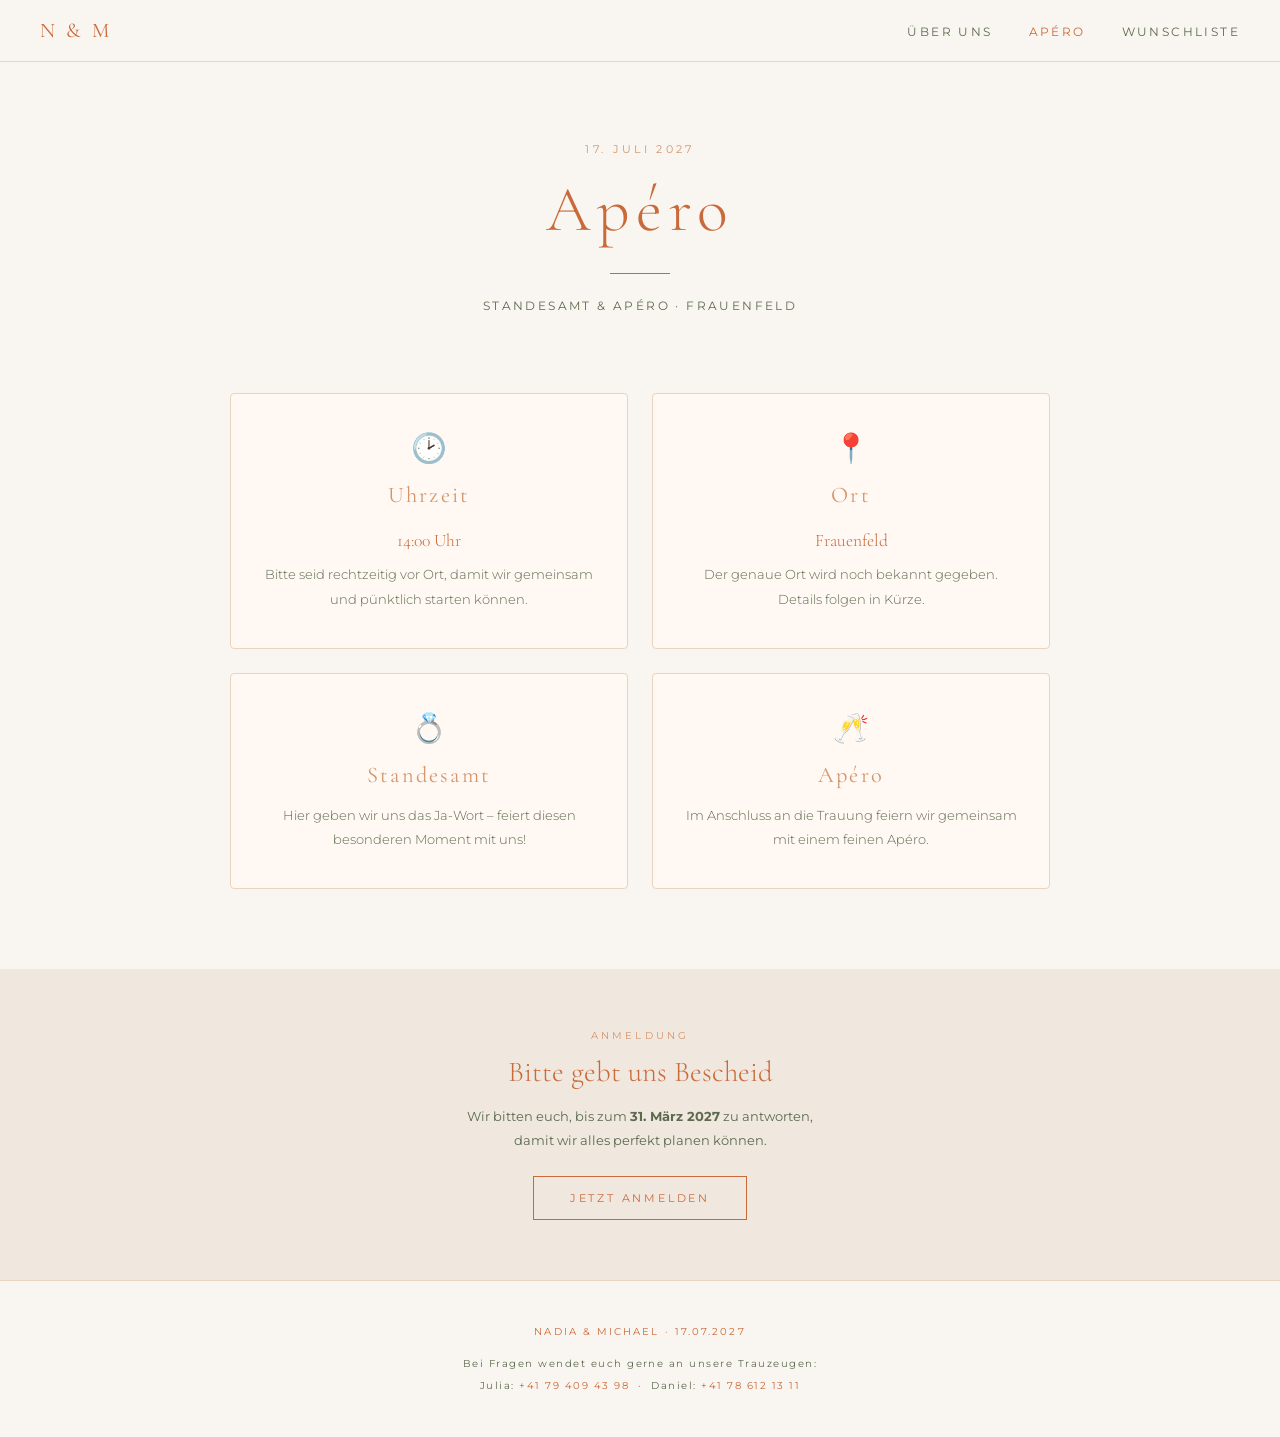
==== apero.html @ 46cf0c95 "Update apero.html" ====
<!DOCTYPE html>
<html lang="de">
<head>
  <meta charset="UTF-8" />
  <meta name="viewport" content="width=device-width, initial-scale=1.0"/>
  <title>Nadia & Michael – Apéro</title>
  <link href="https://fonts.googleapis.com/css2?family=Cormorant+Garamond:ital,wght@0,300;0,400;1,300;1,400&family=Montserrat:wght@300;400&display=swap" rel="stylesheet"/>
  <style>
    * { margin: 0; padding: 0; box-sizing: border-box; }

    body {
      background-color: #f9f5f0;
      font-family: 'Montserrat', sans-serif;
      color: #5C6B4F;
    }

    nav {
      background-color: #f9f5f0;
      border-bottom: 1px solid #e8d5c0;
      padding: 18px 40px;
      display: flex;
      justify-content: space-between;
      align-items: center;
      position: sticky;
      top: 0;
      z-index: 100;
    }

    .nav-logo {
      font-family: 'Cormorant Garamond', serif;
      font-size: 1.3rem;
      letter-spacing: 0.15em;
      color: #C96A3A;
    }

    .nav-links a {
      font-size: 0.75rem;
      letter-spacing: 0.2em;
      text-transform: uppercase;
      color: #5C6B4F;
      text-decoration: none;
      margin-left: 32px;
      transition: color 0.3s;
    }

    .nav-links a:hover,
    .nav-links a.active { color: #C96A3A; }

    .nav-dinner { display: none; }

    .hero {
      text-align: center;
      padding: 80px 20px 60px;
    }

    .hero-sub {
      font-size: 0.7rem;
      letter-spacing: 0.3em;
      text-transform: uppercase;
      color: #D4956A;
      margin-bottom: 16px;
    }

    .hero h1 {
      font-family: 'Cormorant Garamond', serif;
      font-size: clamp(2.5rem, 6vw, 4rem);
      font-weight: 300;
      color: #C96A3A;
      letter-spacing: 0.1em;
      line-height: 1.2;
    }

    .hero-divider {
      width: 60px;
      height: 1px;
      background: #C96A3A;
      margin: 24px auto;
    }

    .hero-tagline {
      font-size: 0.75rem;
      letter-spacing: 0.2em;
      text-transform: uppercase;
      color: #5C6B4F;
    }

    .info-section {
      max-width: 860px;
      margin: 0 auto;
      padding: 20px 20px 80px;
      display: grid;
      grid-template-columns: 1fr 1fr;
      gap: 24px;
    }

    .info-card {
      background: #fff8f3;
      border: 1px solid #e8d5c0;
      border-radius: 4px;
      padding: 36px 28px;
      text-align: center;
    }

    .info-card .icon {
      font-size: 1.8rem;
      margin-bottom: 16px;
    }

    .info-card h3 {
      font-family: 'Cormorant Garamond', serif;
      font-size: 1.4rem;
      font-weight: 400;
      color: #D4956A;
      letter-spacing: 0.1em;
      margin-bottom: 16px;
    }

    .info-card p {
      font-size: 0.8rem;
      line-height: 1.9;
      color: #5C6B4F;
      font-weight: 300;
    }

    .info-card .highlight {
      font-size: 1.1rem;
      font-family: 'Cormorant Garamond', serif;
      color: #C96A3A;
      margin-bottom: 6px;
    }

    .rsvp-section {
      background: #f0e8df;
      text-align: center;
      padding: 60px 20px;
    }

    .rsvp-section .label {
      font-size: 0.65rem;
      letter-spacing: 0.3em;
      text-transform: uppercase;
      color: #D4956A;
      margin-bottom: 12px;
      display: block;
    }

    .rsvp-section h2 {
      font-family: 'Cormorant Garamond', serif;
      font-size: 1.8rem;
      font-weight: 300;
      color: #C96A3A;
      margin-bottom: 16px;
    }

    .rsvp-section p {
      font-size: 0.8rem;
      color: #5C6B4F;
      line-height: 1.8;
      margin-bottom: 24px;
    }

    .rsvp-btn {
      display: inline-block;
      padding: 14px 36px;
      border: 1px solid #C96A3A;
      color: #C96A3A;
      font-size: 0.7rem;
      letter-spacing: 0.25em;
      text-transform: uppercase;
      text-decoration: none;
      transition: all 0.3s;
    }

    .rsvp-btn:hover {
      background: #C96A3A;
      color: #fff;
    }

    footer {
      text-align: center;
      padding: 40px 20px;
      border-top: 1px solid #e8d5c0;
      font-size: 0.65rem;
      letter-spacing: 0.2em;
      text-transform: uppercase;
      color: #C96A3A;
      line-height: 2.2;
    }

    footer .trauzeugen {
      margin-top: 10px;
      font-size: 0.62rem;
      color: #5C6B4F;
      letter-spacing: 0.15em;
      text-transform: none;
    }

    footer .trauzeugen a {
      color: #C96A3A;
      text-decoration: none;
    }

    @media (max-width: 600px) {
      nav { padding: 16px 20px; }
      .nav-links a { margin-left: 16px; font-size: 0.65rem; }
      .info-section { grid-template-columns: 1fr; }
    }
  </style>
</head>
<body>

  <nav>
    <div class="nav-logo">N & M</div>
    <div class="nav-links">
      <a href="ueberuns.html">Über uns</a>
      <a href="apero.html" class="active">Apéro</a>
      <a href="dinner.html" class="nav-dinner">Dinner</a>
      <a href="wunschliste.html">Wunschliste</a>
    </div>
  </nav>

  <div class="hero">
    <p class="hero-sub">17. Juli 2027</p>
    <h1>Apéro</h1>
    <div class="hero-divider"></div>
    <p class="hero-tagline">Standesamt & Apéro · Frauenfeld</p>
  </div>

  <section class="info-section">
    <div class="info-card">
      <div class="icon">🕑</div>
      <h3>Uhrzeit</h3>
      <p class="highlight">14:00 Uhr</p>
      <p>Bitte seid rechtzeitig vor Ort, damit wir gemeinsam und pünktlich starten können.</p>
    </div>
    <div class="info-card">
      <div class="icon">📍</div>
      <h3>Ort</h3>
      <p class="highlight">Frauenfeld</p>
      <p>Der genaue Ort wird noch bekannt gegeben.<br/>Details folgen in Kürze.</p>
    </div>
    <div class="info-card">
      <div class="icon">💍</div>
      <h3>Standesamt</h3>
      <p>Hier geben wir uns das Ja-Wort – feiert diesen besonderen Moment mit uns!</p>
    </div>
    <div class="info-card">
      <div class="icon">🥂</div>
      <h3>Apéro</h3>
      <p>Im Anschluss an die Trauung feiern wir gemeinsam mit einem feinen Apéro.</p>
    </div>
  </section>

  <section class="rsvp-section">
    <span class="label">Anmeldung</span>
    <h2>Bitte gebt uns Bescheid</h2>
    <p>Wir bitten euch, bis zum <strong>31. März 2027</strong> zu antworten,<br/>damit wir alles perfekt planen können.</p>
    <a href="https://nadiaundmichael.ch" class="rsvp-btn">Jetzt anmelden</a>
  </section>

  <footer>
    Nadia &amp; Michael · 17.07.2027
    <div class="trauzeugen">
      Bei Fragen wendet euch gerne an unsere Trauzeugen:<br/>
      Julia: <a href="tel:+41794094398">+41 79 409 43 98</a>
      &nbsp;·&nbsp;
      Daniel: <a href="tel:+41786121311">+41 78 612 13 11</a>
    </div>
  </footer>

  <script>
    // Mark this visitor as an Apéro guest (only if not already a Dinner guest)
    if (!localStorage.getItem('guestType')) {
      localStorage.setItem('guestType', 'apero');
    }
    // Show Dinner tab only for Dinner guests
    if (localStorage.getItem('guestType') === 'dinner') {
      document.querySelector('.nav-dinner').style.display = 'inline';
    }
  </script>

</body>
</html>
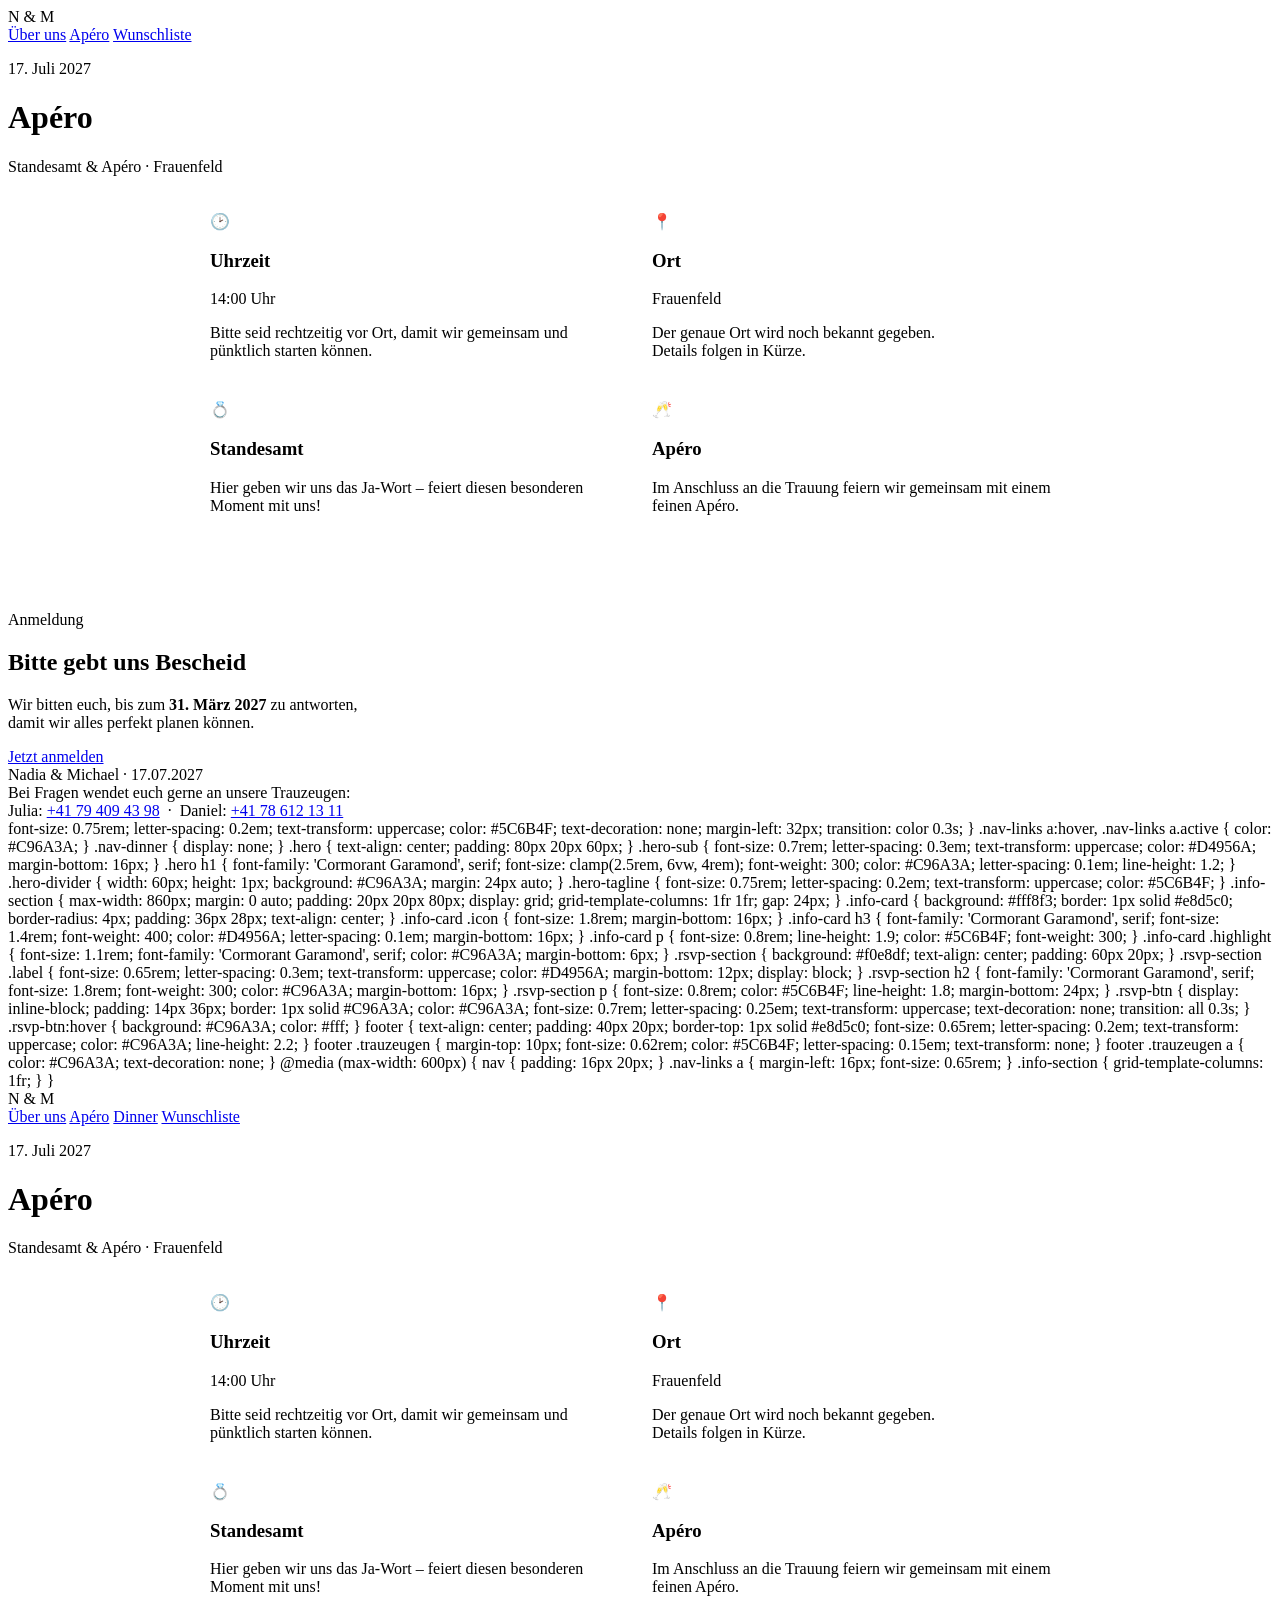
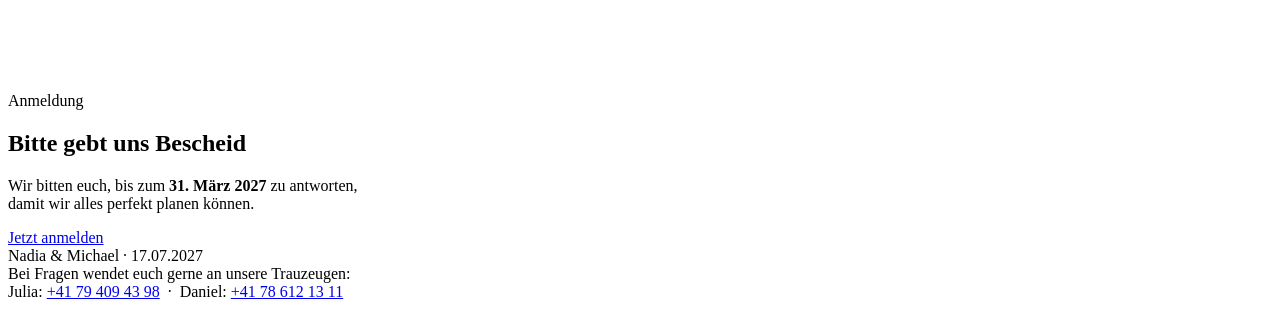
==== commit cdd03d99: "Update apero.html" ====
--- a/apero.html
+++ b/apero.html
@@ -5,85 +5,8 @@
   <meta name="viewport" content="width=device-width, initial-scale=1.0"/>
   <title>Nadia & Michael – Apéro</title>
   <link href="https://fonts.googleapis.com/css2?family=Cormorant+Garamond:ital,wght@0,300;0,400;1,300;1,400&family=Montserrat:wght@300;400&display=swap" rel="stylesheet"/>
+  <link rel="stylesheet" href="styles.css"/>
   <style>
-    * { margin: 0; padding: 0; box-sizing: border-box; }
-
-    body {
-      background-color: #f9f5f0;
-      font-family: 'Montserrat', sans-serif;
-      color: #5C6B4F;
-    }
-
-    nav {
-      background-color: #f9f5f0;
-      border-bottom: 1px solid #e8d5c0;
-      padding: 18px 40px;
-      display: flex;
-      justify-content: space-between;
-      align-items: center;
-      position: sticky;
-      top: 0;
-      z-index: 100;
-    }
-
-    .nav-logo {
-      font-family: 'Cormorant Garamond', serif;
-      font-size: 1.3rem;
-      letter-spacing: 0.15em;
-      color: #C96A3A;
-    }
-
-    .nav-links a {
-      font-size: 0.75rem;
-      letter-spacing: 0.2em;
-      text-transform: uppercase;
-      color: #5C6B4F;
-      text-decoration: none;
-      margin-left: 32px;
-      transition: color 0.3s;
-    }
-
-    .nav-links a:hover,
-    .nav-links a.active { color: #C96A3A; }
-
-    .nav-dinner { display: none; }
-
-    .hero {
-      text-align: center;
-      padding: 80px 20px 60px;
-    }
-
-    .hero-sub {
-      font-size: 0.7rem;
-      letter-spacing: 0.3em;
-      text-transform: uppercase;
-      color: #D4956A;
-      margin-bottom: 16px;
-    }
-
-    .hero h1 {
-      font-family: 'Cormorant Garamond', serif;
-      font-size: clamp(2.5rem, 6vw, 4rem);
-      font-weight: 300;
-      color: #C96A3A;
-      letter-spacing: 0.1em;
-      line-height: 1.2;
-    }
-
-    .hero-divider {
-      width: 60px;
-      height: 1px;
-      background: #C96A3A;
-      margin: 24px auto;
-    }
-
-    .hero-tagline {
-      font-size: 0.75rem;
-      letter-spacing: 0.2em;
-      text-transform: uppercase;
-      color: #5C6B4F;
-    }
-
     .info-section {
       max-width: 860px;
       margin: 0 auto;
@@ -93,6 +16,134 @@
       gap: 24px;
     }
 
+    @media (max-width: 600px) {
+      .info-section { grid-template-columns: 1fr; }
+    }
+  </style>
+</head>
+<body>
+
+  <nav>
+    <div class="nav-logo">N & M</div>
+    <div class="nav-links">
+      <a href="ueberuns.html"    class="nav-ueber">Über uns</a>
+      <a href="apero.html"       class="nav-apero active">Apéro</a>
+      <a href="dinner.html"      class="nav-dinner">Dinner</a>
+      <a href="wunschliste.html" class="nav-wunsch">Wunschliste</a>
+    </div>
+  </nav>
+
+  <div class="hero">
+    <p class="hero-sub">17. Juli 2027</p>
+    <h1>Apéro</h1>
+    <div class="hero-divider"></div>
+    <p class="hero-tagline">Standesamt & Apéro · Frauenfeld</p>
+  </div>
+
+  <section class="info-section">
+    <div class="info-card">
+      <div class="icon">🕑</div>
+      <h3>Uhrzeit</h3>
+      <p class="highlight">14:00 Uhr</p>
+      <p>Bitte seid rechtzeitig vor Ort, damit wir gemeinsam und pünktlich starten können.</p>
+    </div>
+    <div class="info-card">
+      <div class="icon">📍</div>
+      <h3>Ort</h3>
+      <p class="highlight">Frauenfeld</p>
+      <p>Der genaue Ort wird noch bekannt gegeben.<br/>Details folgen in Kürze.</p>
+    </div>
+    <div class="info-card">
+      <div class="icon">💍</div>
+      <h3>Standesamt</h3>
+      <p>Hier geben wir uns das Ja-Wort – feiert diesen besonderen Moment mit uns!</p>
+    </div>
+    <div class="info-card">
+      <div class="icon">🥂</div>
+      <h3>Apéro</h3>
+      <p>Im Anschluss an die Trauung feiern wir gemeinsam mit einem feinen Apéro.</p>
+    </div>
+  </section>
+
+  <section class="rsvp-section">
+    <span class="label">Anmeldung</span>
+    <h2>Bitte gebt uns Bescheid</h2>
+    <p>Wir bitten euch, bis zum <strong>31. März 2027</strong> zu antworten,<br/>damit wir alles perfekt planen können.</p>
+    <a href="https://nadiaundmichael.ch" class="rsvp-btn">Jetzt anmelden</a>
+  </section>
+
+  <footer>
+    Nadia &amp; Michael · 17.07.2027
+    <div class="trauzeugen">
+      Bei Fragen wendet euch gerne an unsere Trauzeugen:<br/>
+      Julia: <a href="tel:+41794094398">+41 79 409 43 98</a>
+      &nbsp;·&nbsp;
+      Daniel: <a href="tel:+41786121311">+41 78 612 13 11</a>
+    </div>
+  </footer>
+
+  <script src="guest.js"></script>
+
+</body>
+</html>      font-size: 0.75rem;
+      letter-spacing: 0.2em;
+      text-transform: uppercase;
+      color: #5C6B4F;
+      text-decoration: none;
+      margin-left: 32px;
+      transition: color 0.3s;
+    }
+
+    .nav-links a:hover,
+    .nav-links a.active { color: #C96A3A; }
+
+    .nav-dinner { display: none; }
+
+    .hero {
+      text-align: center;
+      padding: 80px 20px 60px;
+    }
+
+    .hero-sub {
+      font-size: 0.7rem;
+      letter-spacing: 0.3em;
+      text-transform: uppercase;
+      color: #D4956A;
+      margin-bottom: 16px;
+    }
+
+    .hero h1 {
+      font-family: 'Cormorant Garamond', serif;
+      font-size: clamp(2.5rem, 6vw, 4rem);
+      font-weight: 300;
+      color: #C96A3A;
+      letter-spacing: 0.1em;
+      line-height: 1.2;
+    }
+
+    .hero-divider {
+      width: 60px;
+      height: 1px;
+      background: #C96A3A;
+      margin: 24px auto;
+    }
+
+    .hero-tagline {
+      font-size: 0.75rem;
+      letter-spacing: 0.2em;
+      text-transform: uppercase;
+      color: #5C6B4F;
+    }
+
+    .info-section {
+      max-width: 860px;
+      margin: 0 auto;
+      padding: 20px 20px 80px;
+      display: grid;
+      grid-template-columns: 1fr 1fr;
+      gap: 24px;
+    }
+
     .info-card {
       background: #fff8f3;
       border: 1px solid #e8d5c0;
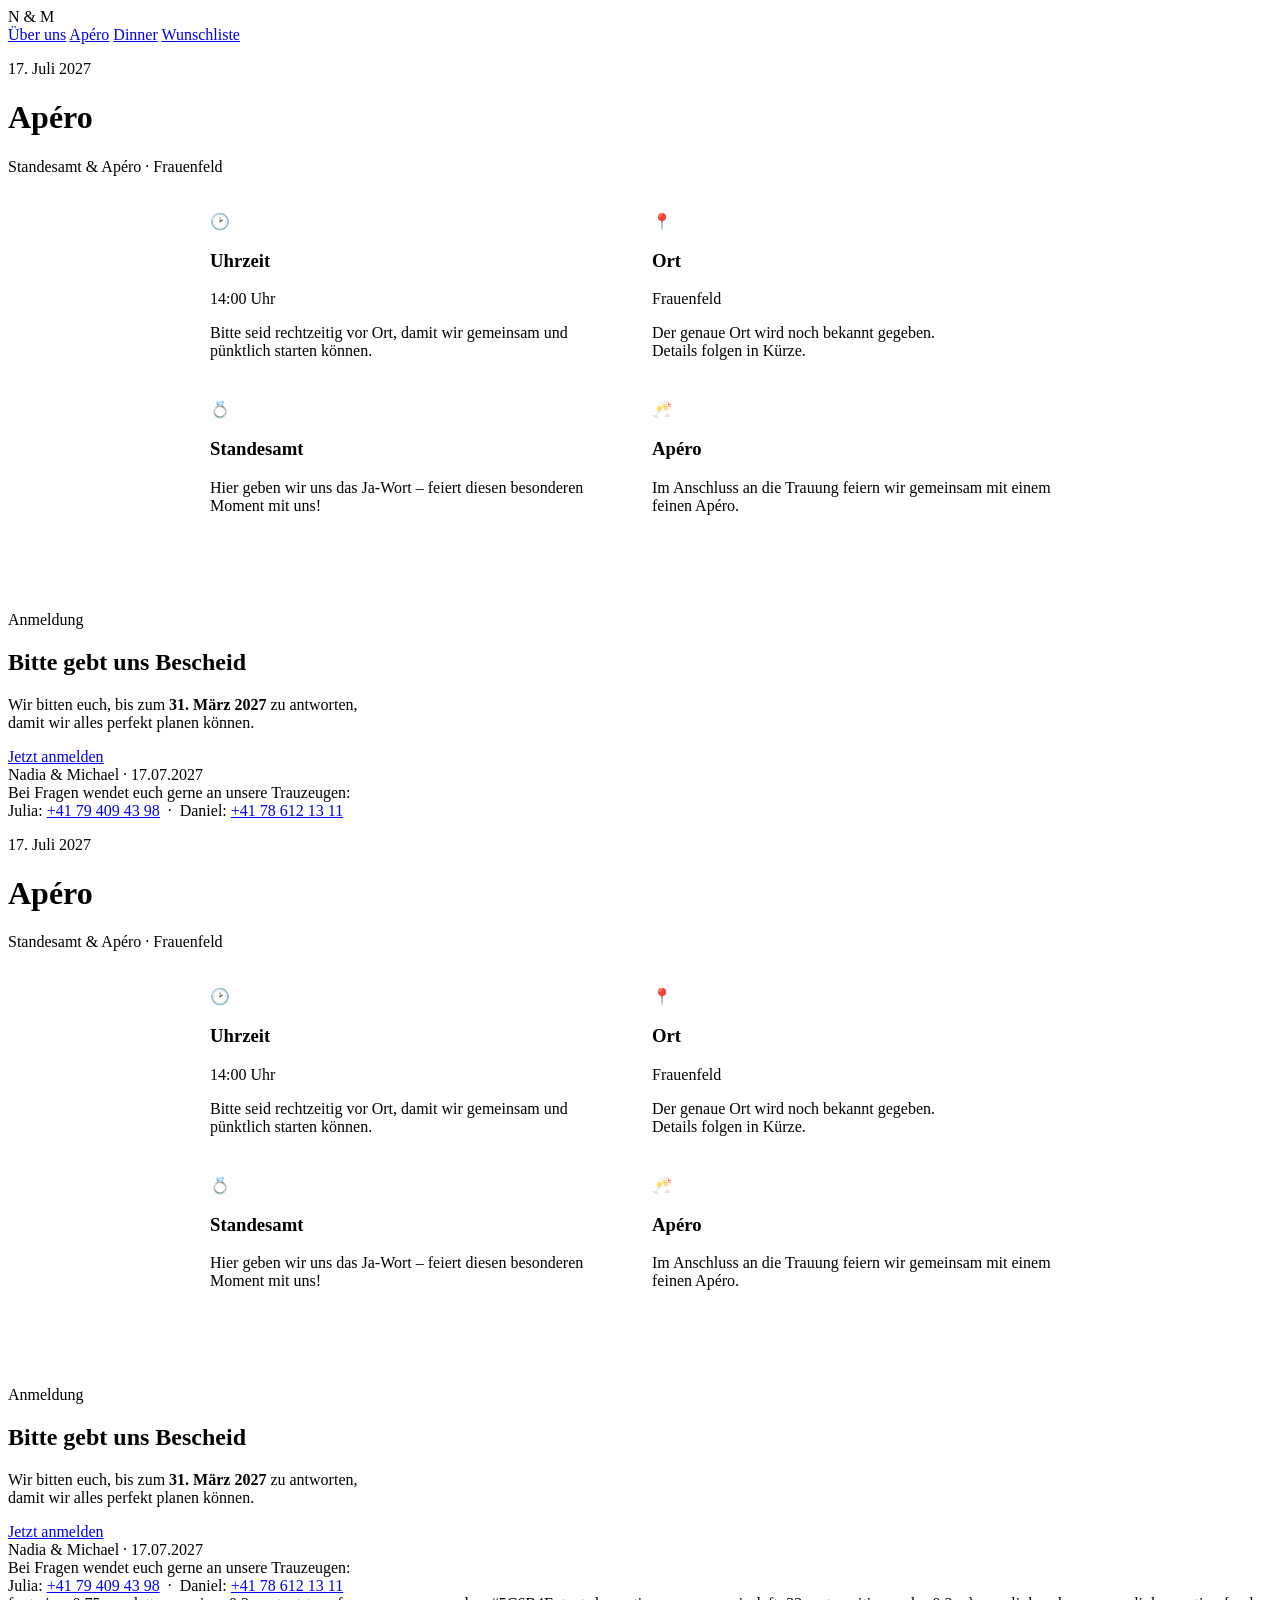
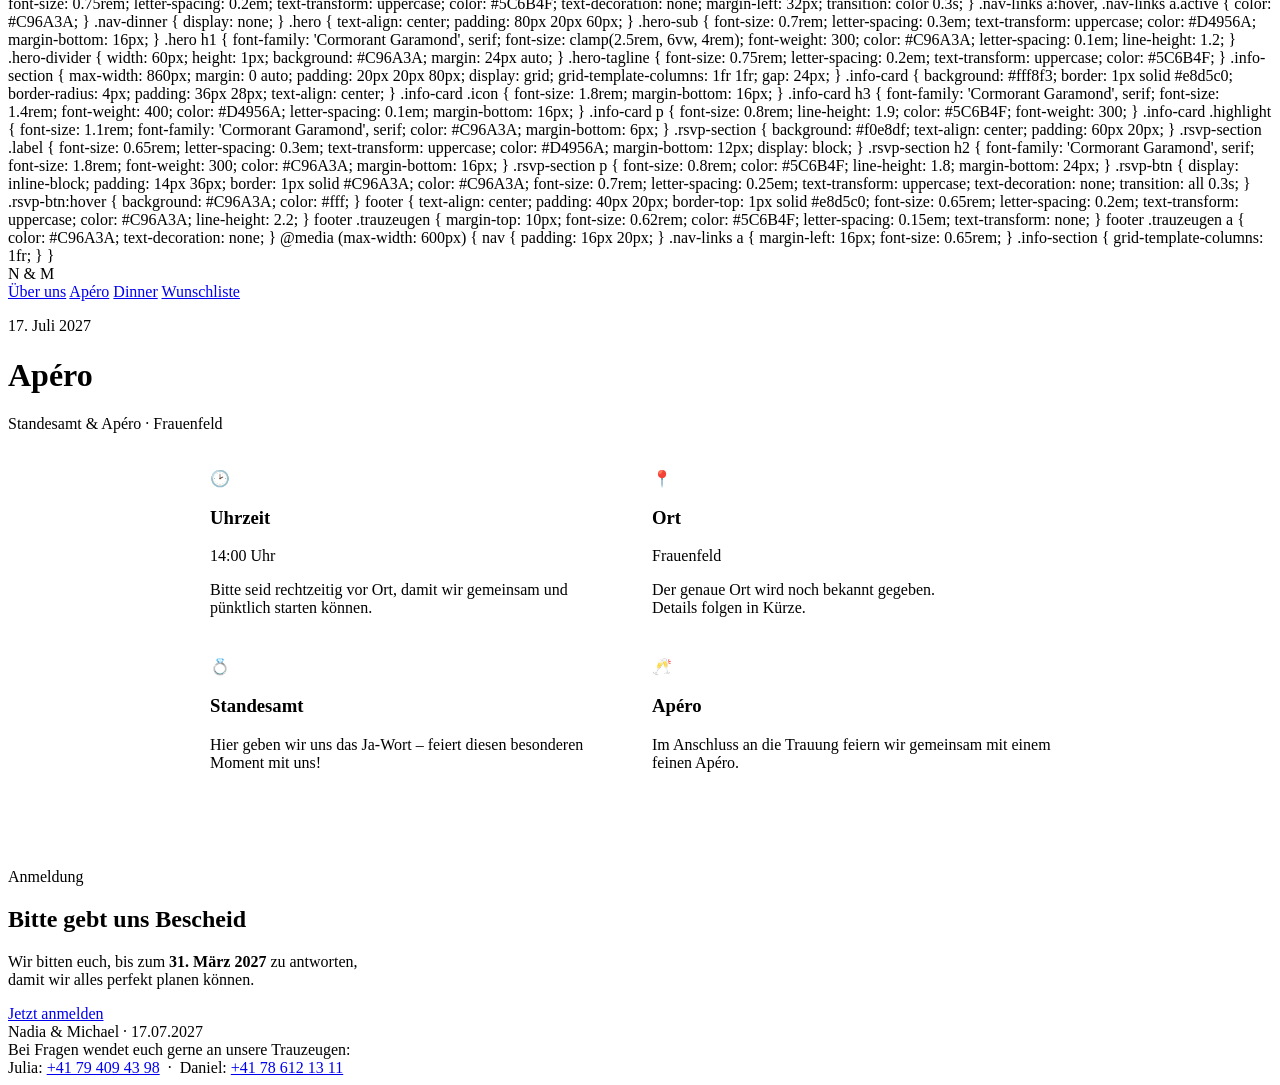
==== commit 18db3eb5: "Update apero.html" ====
--- a/apero.html
+++ b/apero.html
@@ -85,6 +85,57 @@
   <script src="guest.js"></script>
 
 </body>
+</html>    <p class="hero-sub">17. Juli 2027</p>
+    <h1>Apéro</h1>
+    <div class="hero-divider"></div>
+    <p class="hero-tagline">Standesamt & Apéro · Frauenfeld</p>
+  </div>
+
+  <section class="info-section">
+    <div class="info-card">
+      <div class="icon">🕑</div>
+      <h3>Uhrzeit</h3>
+      <p class="highlight">14:00 Uhr</p>
+      <p>Bitte seid rechtzeitig vor Ort, damit wir gemeinsam und pünktlich starten können.</p>
+    </div>
+    <div class="info-card">
+      <div class="icon">📍</div>
+      <h3>Ort</h3>
+      <p class="highlight">Frauenfeld</p>
+      <p>Der genaue Ort wird noch bekannt gegeben.<br/>Details folgen in Kürze.</p>
+    </div>
+    <div class="info-card">
+      <div class="icon">💍</div>
+      <h3>Standesamt</h3>
+      <p>Hier geben wir uns das Ja-Wort – feiert diesen besonderen Moment mit uns!</p>
+    </div>
+    <div class="info-card">
+      <div class="icon">🥂</div>
+      <h3>Apéro</h3>
+      <p>Im Anschluss an die Trauung feiern wir gemeinsam mit einem feinen Apéro.</p>
+    </div>
+  </section>
+
+  <section class="rsvp-section">
+    <span class="label">Anmeldung</span>
+    <h2>Bitte gebt uns Bescheid</h2>
+    <p>Wir bitten euch, bis zum <strong>31. März 2027</strong> zu antworten,<br/>damit wir alles perfekt planen können.</p>
+    <a href="https://nadiaundmichael.ch" class="rsvp-btn">Jetzt anmelden</a>
+  </section>
+
+  <footer>
+    Nadia &amp; Michael · 17.07.2027
+    <div class="trauzeugen">
+      Bei Fragen wendet euch gerne an unsere Trauzeugen:<br/>
+      Julia: <a href="tel:+41794094398">+41 79 409 43 98</a>
+      &nbsp;·&nbsp;
+      Daniel: <a href="tel:+41786121311">+41 78 612 13 11</a>
+    </div>
+  </footer>
+
+  <script src="guest.js"></script>
+
+</body>
 </html>      font-size: 0.75rem;
       letter-spacing: 0.2em;
       text-transform: uppercase;
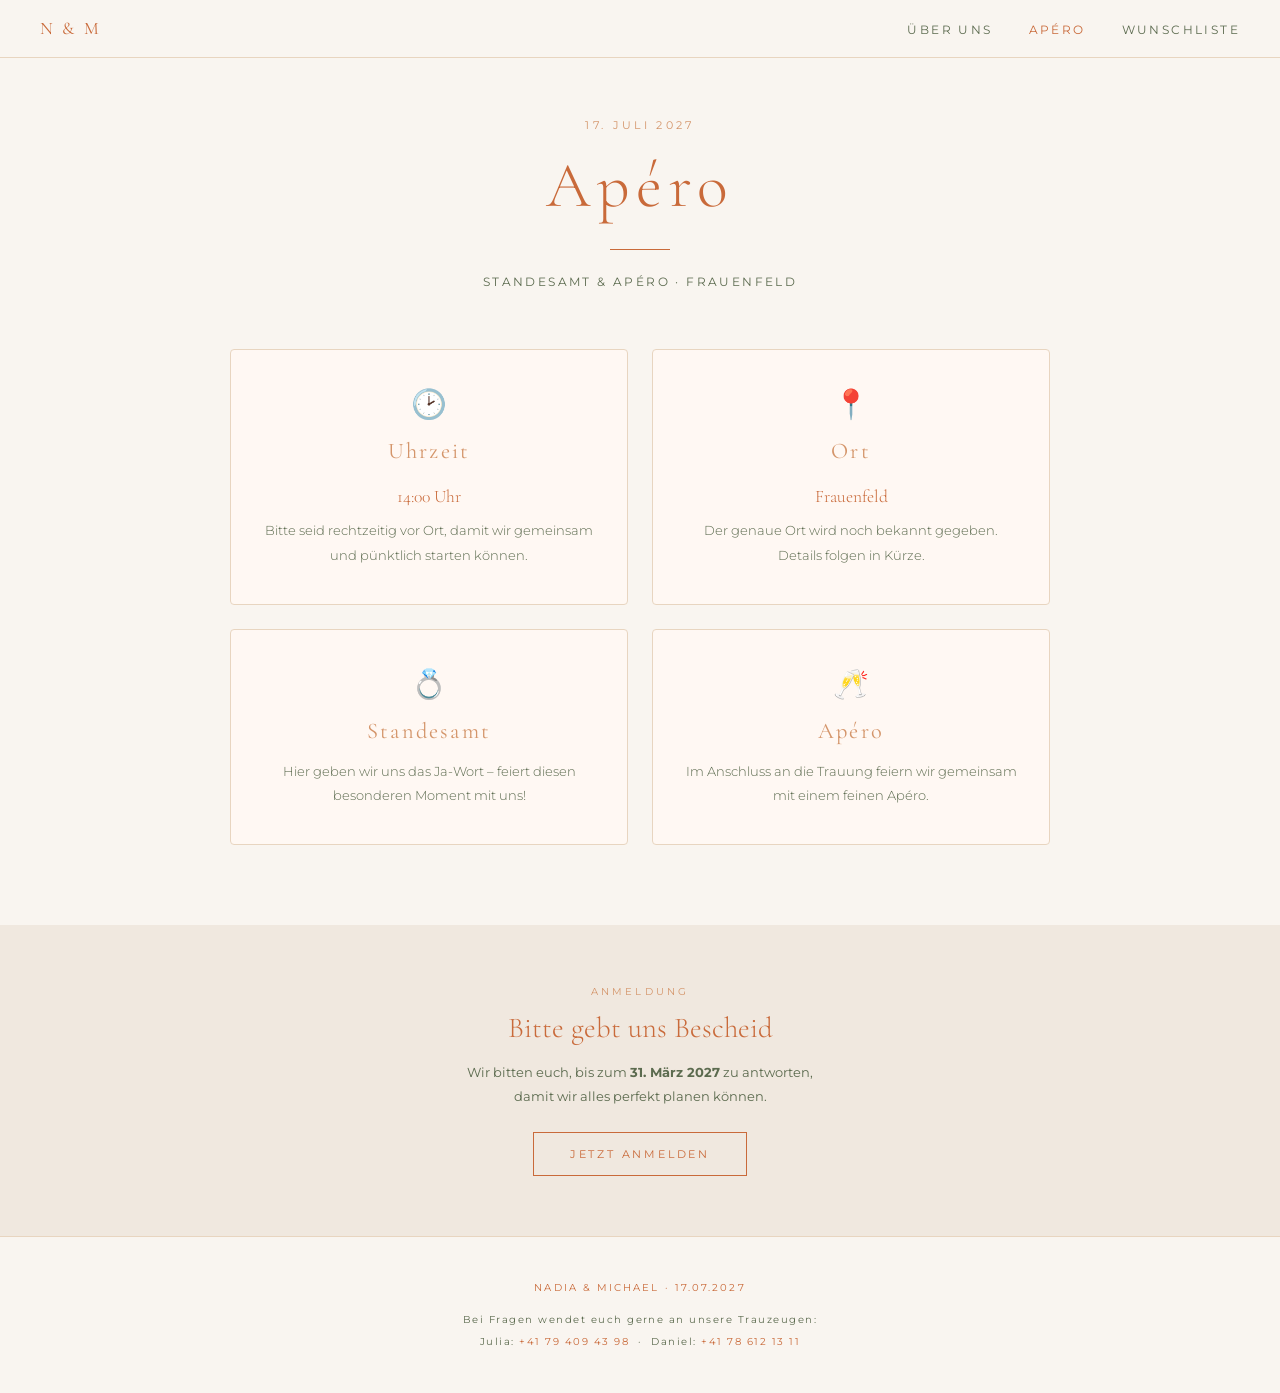
==== commit 6c10eb43: "Update apero.html" ====
--- a/apero.html
+++ b/apero.html
@@ -5,7 +5,7 @@
   <meta name="viewport" content="width=device-width, initial-scale=1.0"/>
   <title>Nadia & Michael – Apéro</title>
   <link href="https://fonts.googleapis.com/css2?family=Cormorant+Garamond:ital,wght@0,300;0,400;1,300;1,400&family=Montserrat:wght@300;400&display=swap" rel="stylesheet"/>
-  <link rel="stylesheet" href="styles.css"/>
+  <link rel="stylesheet" href="style.css"/>
   <style>
     .info-section {
       max-width: 860px;
@@ -85,301 +85,4 @@
   <script src="guest.js"></script>
 
 </body>
-</html>    <p class="hero-sub">17. Juli 2027</p>
-    <h1>Apéro</h1>
-    <div class="hero-divider"></div>
-    <p class="hero-tagline">Standesamt & Apéro · Frauenfeld</p>
-  </div>
-
-  <section class="info-section">
-    <div class="info-card">
-      <div class="icon">🕑</div>
-      <h3>Uhrzeit</h3>
-      <p class="highlight">14:00 Uhr</p>
-      <p>Bitte seid rechtzeitig vor Ort, damit wir gemeinsam und pünktlich starten können.</p>
-    </div>
-    <div class="info-card">
-      <div class="icon">📍</div>
-      <h3>Ort</h3>
-      <p class="highlight">Frauenfeld</p>
-      <p>Der genaue Ort wird noch bekannt gegeben.<br/>Details folgen in Kürze.</p>
-    </div>
-    <div class="info-card">
-      <div class="icon">💍</div>
-      <h3>Standesamt</h3>
-      <p>Hier geben wir uns das Ja-Wort – feiert diesen besonderen Moment mit uns!</p>
-    </div>
-    <div class="info-card">
-      <div class="icon">🥂</div>
-      <h3>Apéro</h3>
-      <p>Im Anschluss an die Trauung feiern wir gemeinsam mit einem feinen Apéro.</p>
-    </div>
-  </section>
-
-  <section class="rsvp-section">
-    <span class="label">Anmeldung</span>
-    <h2>Bitte gebt uns Bescheid</h2>
-    <p>Wir bitten euch, bis zum <strong>31. März 2027</strong> zu antworten,<br/>damit wir alles perfekt planen können.</p>
-    <a href="https://nadiaundmichael.ch" class="rsvp-btn">Jetzt anmelden</a>
-  </section>
-
-  <footer>
-    Nadia &amp; Michael · 17.07.2027
-    <div class="trauzeugen">
-      Bei Fragen wendet euch gerne an unsere Trauzeugen:<br/>
-      Julia: <a href="tel:+41794094398">+41 79 409 43 98</a>
-      &nbsp;·&nbsp;
-      Daniel: <a href="tel:+41786121311">+41 78 612 13 11</a>
-    </div>
-  </footer>
-
-  <script src="guest.js"></script>
-
-</body>
-</html>      font-size: 0.75rem;
-      letter-spacing: 0.2em;
-      text-transform: uppercase;
-      color: #5C6B4F;
-      text-decoration: none;
-      margin-left: 32px;
-      transition: color 0.3s;
-    }
-
-    .nav-links a:hover,
-    .nav-links a.active { color: #C96A3A; }
-
-    .nav-dinner { display: none; }
-
-    .hero {
-      text-align: center;
-      padding: 80px 20px 60px;
-    }
-
-    .hero-sub {
-      font-size: 0.7rem;
-      letter-spacing: 0.3em;
-      text-transform: uppercase;
-      color: #D4956A;
-      margin-bottom: 16px;
-    }
-
-    .hero h1 {
-      font-family: 'Cormorant Garamond', serif;
-      font-size: clamp(2.5rem, 6vw, 4rem);
-      font-weight: 300;
-      color: #C96A3A;
-      letter-spacing: 0.1em;
-      line-height: 1.2;
-    }
-
-    .hero-divider {
-      width: 60px;
-      height: 1px;
-      background: #C96A3A;
-      margin: 24px auto;
-    }
-
-    .hero-tagline {
-      font-size: 0.75rem;
-      letter-spacing: 0.2em;
-      text-transform: uppercase;
-      color: #5C6B4F;
-    }
-
-    .info-section {
-      max-width: 860px;
-      margin: 0 auto;
-      padding: 20px 20px 80px;
-      display: grid;
-      grid-template-columns: 1fr 1fr;
-      gap: 24px;
-    }
-
-    .info-card {
-      background: #fff8f3;
-      border: 1px solid #e8d5c0;
-      border-radius: 4px;
-      padding: 36px 28px;
-      text-align: center;
-    }
-
-    .info-card .icon {
-      font-size: 1.8rem;
-      margin-bottom: 16px;
-    }
-
-    .info-card h3 {
-      font-family: 'Cormorant Garamond', serif;
-      font-size: 1.4rem;
-      font-weight: 400;
-      color: #D4956A;
-      letter-spacing: 0.1em;
-      margin-bottom: 16px;
-    }
-
-    .info-card p {
-      font-size: 0.8rem;
-      line-height: 1.9;
-      color: #5C6B4F;
-      font-weight: 300;
-    }
-
-    .info-card .highlight {
-      font-size: 1.1rem;
-      font-family: 'Cormorant Garamond', serif;
-      color: #C96A3A;
-      margin-bottom: 6px;
-    }
-
-    .rsvp-section {
-      background: #f0e8df;
-      text-align: center;
-      padding: 60px 20px;
-    }
-
-    .rsvp-section .label {
-      font-size: 0.65rem;
-      letter-spacing: 0.3em;
-      text-transform: uppercase;
-      color: #D4956A;
-      margin-bottom: 12px;
-      display: block;
-    }
-
-    .rsvp-section h2 {
-      font-family: 'Cormorant Garamond', serif;
-      font-size: 1.8rem;
-      font-weight: 300;
-      color: #C96A3A;
-      margin-bottom: 16px;
-    }
-
-    .rsvp-section p {
-      font-size: 0.8rem;
-      color: #5C6B4F;
-      line-height: 1.8;
-      margin-bottom: 24px;
-    }
-
-    .rsvp-btn {
-      display: inline-block;
-      padding: 14px 36px;
-      border: 1px solid #C96A3A;
-      color: #C96A3A;
-      font-size: 0.7rem;
-      letter-spacing: 0.25em;
-      text-transform: uppercase;
-      text-decoration: none;
-      transition: all 0.3s;
-    }
-
-    .rsvp-btn:hover {
-      background: #C96A3A;
-      color: #fff;
-    }
-
-    footer {
-      text-align: center;
-      padding: 40px 20px;
-      border-top: 1px solid #e8d5c0;
-      font-size: 0.65rem;
-      letter-spacing: 0.2em;
-      text-transform: uppercase;
-      color: #C96A3A;
-      line-height: 2.2;
-    }
-
-    footer .trauzeugen {
-      margin-top: 10px;
-      font-size: 0.62rem;
-      color: #5C6B4F;
-      letter-spacing: 0.15em;
-      text-transform: none;
-    }
-
-    footer .trauzeugen a {
-      color: #C96A3A;
-      text-decoration: none;
-    }
-
-    @media (max-width: 600px) {
-      nav { padding: 16px 20px; }
-      .nav-links a { margin-left: 16px; font-size: 0.65rem; }
-      .info-section { grid-template-columns: 1fr; }
-    }
-  </style>
-</head>
-<body>
-
-  <nav>
-    <div class="nav-logo">N & M</div>
-    <div class="nav-links">
-      <a href="ueberuns.html">Über uns</a>
-      <a href="apero.html" class="active">Apéro</a>
-      <a href="dinner.html" class="nav-dinner">Dinner</a>
-      <a href="wunschliste.html">Wunschliste</a>
-    </div>
-  </nav>
-
-  <div class="hero">
-    <p class="hero-sub">17. Juli 2027</p>
-    <h1>Apéro</h1>
-    <div class="hero-divider"></div>
-    <p class="hero-tagline">Standesamt & Apéro · Frauenfeld</p>
-  </div>
-
-  <section class="info-section">
-    <div class="info-card">
-      <div class="icon">🕑</div>
-      <h3>Uhrzeit</h3>
-      <p class="highlight">14:00 Uhr</p>
-      <p>Bitte seid rechtzeitig vor Ort, damit wir gemeinsam und pünktlich starten können.</p>
-    </div>
-    <div class="info-card">
-      <div class="icon">📍</div>
-      <h3>Ort</h3>
-      <p class="highlight">Frauenfeld</p>
-      <p>Der genaue Ort wird noch bekannt gegeben.<br/>Details folgen in Kürze.</p>
-    </div>
-    <div class="info-card">
-      <div class="icon">💍</div>
-      <h3>Standesamt</h3>
-      <p>Hier geben wir uns das Ja-Wort – feiert diesen besonderen Moment mit uns!</p>
-    </div>
-    <div class="info-card">
-      <div class="icon">🥂</div>
-      <h3>Apéro</h3>
-      <p>Im Anschluss an die Trauung feiern wir gemeinsam mit einem feinen Apéro.</p>
-    </div>
-  </section>
-
-  <section class="rsvp-section">
-    <span class="label">Anmeldung</span>
-    <h2>Bitte gebt uns Bescheid</h2>
-    <p>Wir bitten euch, bis zum <strong>31. März 2027</strong> zu antworten,<br/>damit wir alles perfekt planen können.</p>
-    <a href="https://nadiaundmichael.ch" class="rsvp-btn">Jetzt anmelden</a>
-  </section>
-
-  <footer>
-    Nadia &amp; Michael · 17.07.2027
-    <div class="trauzeugen">
-      Bei Fragen wendet euch gerne an unsere Trauzeugen:<br/>
-      Julia: <a href="tel:+41794094398">+41 79 409 43 98</a>
-      &nbsp;·&nbsp;
-      Daniel: <a href="tel:+41786121311">+41 78 612 13 11</a>
-    </div>
-  </footer>
-
-  <script>
-    // Mark this visitor as an Apéro guest (only if not already a Dinner guest)
-    if (!localStorage.getItem('guestType')) {
-      localStorage.setItem('guestType', 'apero');
-    }
-    // Show Dinner tab only for Dinner guests
-    if (localStorage.getItem('guestType') === 'dinner') {
-      document.querySelector('.nav-dinner').style.display = 'inline';
-    }
-  </script>
-
-</body>
 </html>
--- a/style.css
+++ b/style.css
@@ -0,0 +1,236 @@
+/* ============================================================
+   RESET
+   ============================================================ */
+* { margin: 0; padding: 0; box-sizing: border-box; }
+
+/* ============================================================
+   BASE
+   ============================================================ */
+body {
+  font-size: 16px;
+  background-color: #f9f5f0;
+  font-family: 'Montserrat', sans-serif;
+  color: #5C6B4F;
+}
+
+/* ============================================================
+   NAV
+   ============================================================ */
+nav {
+  background-color: #f9f5f0;
+  border-bottom: 1px solid #e8d5c0;
+  padding: 18px 40px;
+  display: flex;
+  justify-content: space-between;
+  align-items: center;
+  position: sticky;
+  top: 0;
+  z-index: 100;
+}
+
+.nav-logo {
+  font-family: 'Cormorant Garamond', serif;
+  font-size: 1.1rem;
+  letter-spacing: 0.15em;
+  color: #C96A3A;
+}
+
+.nav-links a {
+  font-size: 0.75rem;
+  letter-spacing: 0.2em;
+  text-transform: uppercase;
+  color: #5C6B4F;
+  text-decoration: none;
+  margin-left: 32px;
+  transition: color 0.3s;
+}
+
+.nav-links a:hover,
+.nav-links a.active { color: #C96A3A; }
+
+/* Hidden by default — guest.js reveals based on guestType */
+.nav-apero,
+.nav-dinner,
+.nav-wunsch { display: none; }
+
+/* ============================================================
+   HERO
+   ============================================================ */
+.hero {
+  text-align: center;
+  padding: 60px 20px 40px;
+}
+
+.hero-sub {
+  font-size: 0.7rem;
+  letter-spacing: 0.3em;
+  text-transform: uppercase;
+  color: #D4956A;
+  margin-bottom: 16px;
+}
+
+.hero h1 {
+  font-family: 'Cormorant Garamond', serif;
+  font-size: clamp(2.2rem, 6vw, 4rem);
+  font-weight: 300;
+  color: #C96A3A;
+  letter-spacing: 0.1em;
+  line-height: 1.2;
+}
+
+.hero-divider {
+  width: 60px;
+  height: 1px;
+  background: #C96A3A;
+  margin: 24px auto;
+}
+
+.hero-tagline {
+  font-size: 0.75rem;
+  letter-spacing: 0.2em;
+  text-transform: uppercase;
+  color: #5C6B4F;
+}
+
+/* ============================================================
+   CARDS (shared base — info-card, zahlung-card)
+   ============================================================ */
+.info-card,
+.zahlung-card {
+  background: #fff8f3;
+  border: 1px solid #e8d5c0;
+  border-radius: 4px;
+  padding: 36px 28px;
+  text-align: center;
+}
+
+.info-card .icon,
+.zahlung-card .icon {
+  font-size: 1.8rem;
+  margin-bottom: 16px;
+}
+
+.info-card h3,
+.zahlung-card h3 {
+  font-family: 'Cormorant Garamond', serif;
+  font-size: 1.4rem;
+  font-weight: 400;
+  color: #D4956A;
+  letter-spacing: 0.1em;
+  margin-bottom: 16px;
+}
+
+.info-card p,
+.zahlung-card p {
+  font-size: 0.8rem;
+  line-height: 1.9;
+  color: #5C6B4F;
+  font-weight: 300;
+}
+
+.info-card .highlight {
+  font-size: 1.1rem;
+  font-family: 'Cormorant Garamond', serif;
+  color: #C96A3A;
+  margin-bottom: 6px;
+}
+
+/* ============================================================
+   RSVP SECTION
+   ============================================================ */
+.rsvp-section {
+  background: #f0e8df;
+  text-align: center;
+  padding: 60px 20px;
+}
+
+.rsvp-section .label {
+  font-size: 0.65rem;
+  letter-spacing: 0.3em;
+  text-transform: uppercase;
+  color: #D4956A;
+  margin-bottom: 12px;
+  display: block;
+}
+
+.rsvp-section h2 {
+  font-family: 'Cormorant Garamond', serif;
+  font-size: 1.8rem;
+  font-weight: 300;
+  color: #C96A3A;
+  margin-bottom: 16px;
+}
+
+.rsvp-section p {
+  font-size: 0.8rem;
+  color: #5C6B4F;
+  line-height: 1.8;
+  margin-bottom: 24px;
+}
+
+.rsvp-btn {
+  display: inline-block;
+  padding: 14px 36px;
+  border: 1px solid #C96A3A;
+  color: #C96A3A;
+  font-size: 0.7rem;
+  letter-spacing: 0.25em;
+  text-transform: uppercase;
+  text-decoration: none;
+  transition: all 0.3s;
+}
+
+.rsvp-btn:hover {
+  background: #C96A3A;
+  color: #fff;
+}
+
+/* ============================================================
+   FOOTER
+   ============================================================ */
+footer {
+  text-align: center;
+  padding: 40px 20px;
+  border-top: 1px solid #e8d5c0;
+  font-size: 0.65rem;
+  letter-spacing: 0.2em;
+  text-transform: uppercase;
+  color: #C96A3A;
+  line-height: 2.2;
+}
+
+footer .trauzeugen {
+  margin-top: 10px;
+  font-size: 0.62rem;
+  color: #5C6B4F;
+  letter-spacing: 0.15em;
+  text-transform: none;
+}
+
+footer .trauzeugen a {
+  color: #C96A3A;
+  text-decoration: none;
+}
+
+/* ============================================================
+   RESPONSIVE — shared
+   ============================================================ */
+@media (max-width: 600px) {
+  nav {
+    padding: 14px 16px;
+  }
+
+  .nav-logo {
+    font-size: 1rem;
+  }
+
+  .nav-links a {
+    margin-left: 14px;
+    font-size: 0.62rem;
+    letter-spacing: 0.12em;
+  }
+
+  .hero {
+    padding: 48px 16px 32px;
+  }
+}
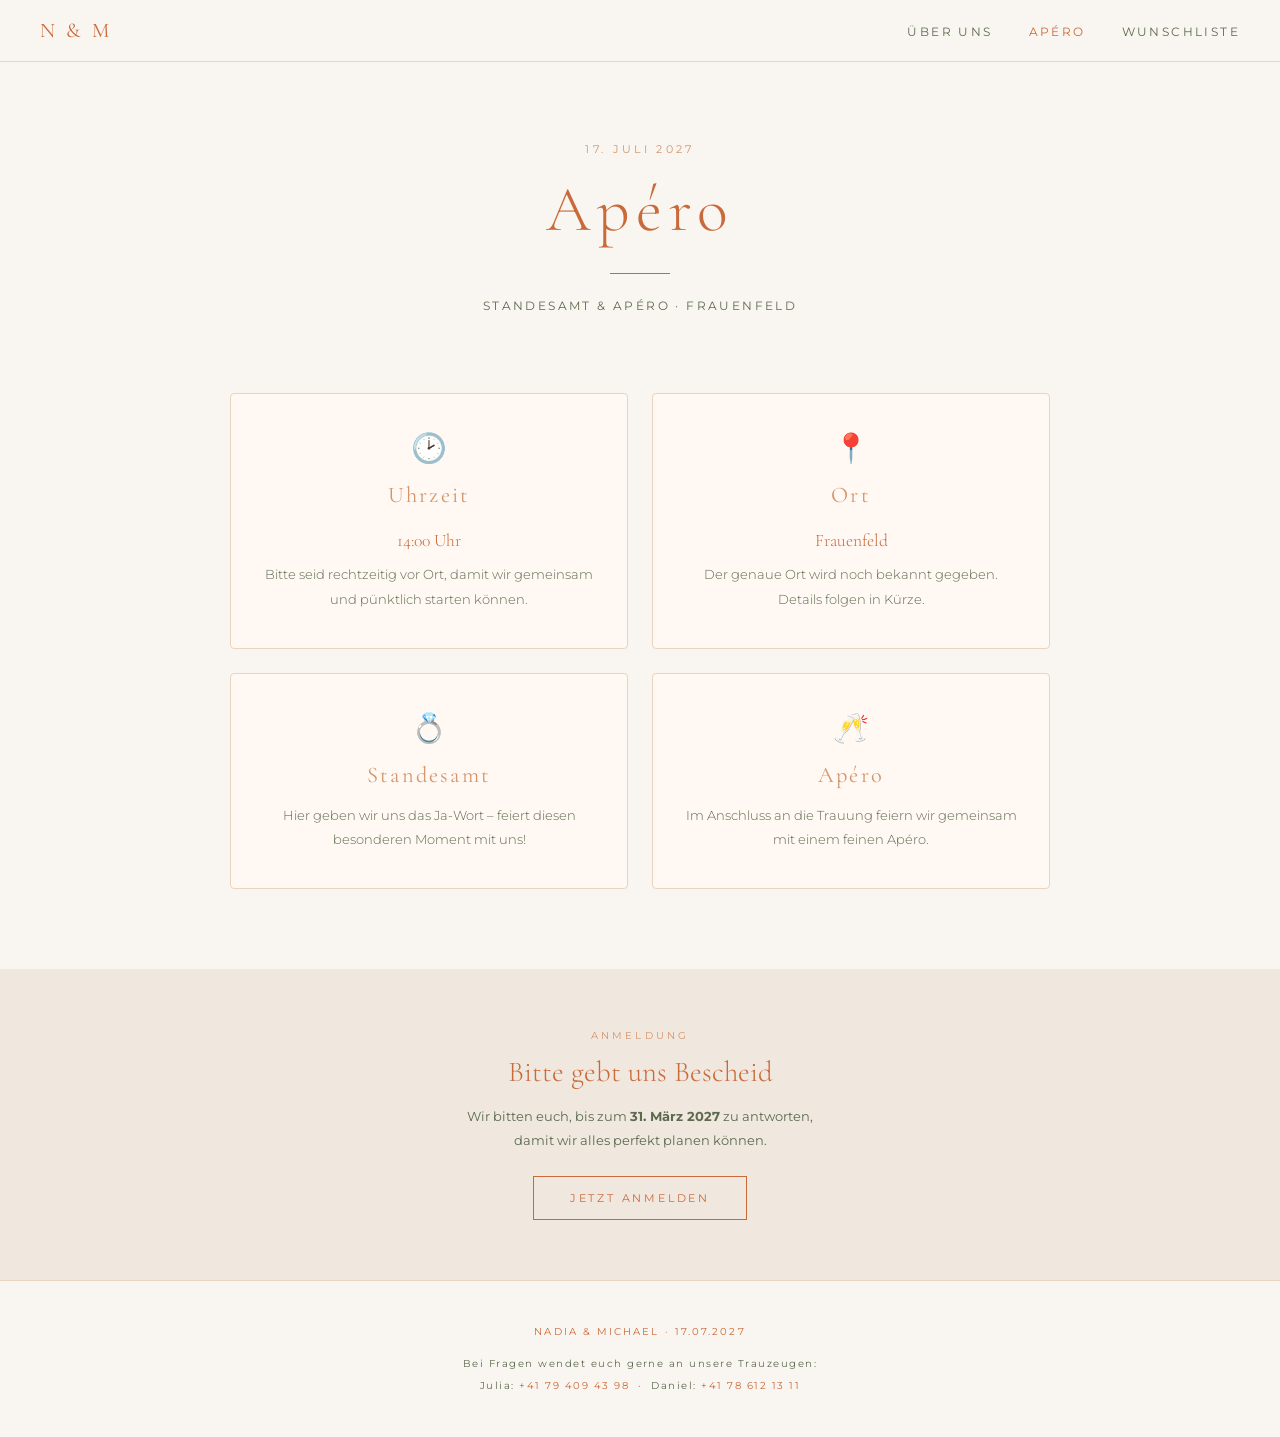
==== commit 393d5a1b: "Update apero.html" ====
--- a/apero.html
+++ b/apero.html
@@ -5,8 +5,87 @@
   <meta name="viewport" content="width=device-width, initial-scale=1.0"/>
   <title>Nadia & Michael – Apéro</title>
   <link href="https://fonts.googleapis.com/css2?family=Cormorant+Garamond:ital,wght@0,300;0,400;1,300;1,400&family=Montserrat:wght@300;400&display=swap" rel="stylesheet"/>
-  <link rel="stylesheet" href="style.css"/>
   <style>
+    * { margin: 0; padding: 0; box-sizing: border-box; }
+
+    body {
+      background-color: #f9f5f0;
+      font-family: 'Montserrat', sans-serif;
+      color: #5C6B4F;
+    }
+
+    nav {
+      background-color: #f9f5f0;
+      border-bottom: 1px solid #e8d5c0;
+      padding: 18px 40px;
+      display: flex;
+      justify-content: space-between;
+      align-items: center;
+      position: sticky;
+      top: 0;
+      z-index: 100;
+    }
+
+    .nav-logo {
+      font-family: 'Cormorant Garamond', serif;
+      font-size: 1.3rem;
+      letter-spacing: 0.15em;
+      color: #C96A3A;
+    }
+
+    .nav-links a {
+      font-size: 0.75rem;
+      letter-spacing: 0.2em;
+      text-transform: uppercase;
+      color: #5C6B4F;
+      text-decoration: none;
+      margin-left: 32px;
+      transition: color 0.3s;
+    }
+
+    .nav-links a:hover,
+    .nav-links a.active { color: #C96A3A; }
+
+    .nav-apero,
+    .nav-dinner,
+    .nav-wunsch { display: none; }
+
+    .hero {
+      text-align: center;
+      padding: 80px 20px 60px;
+    }
+
+    .hero-sub {
+      font-size: 0.7rem;
+      letter-spacing: 0.3em;
+      text-transform: uppercase;
+      color: #D4956A;
+      margin-bottom: 16px;
+    }
+
+    .hero h1 {
+      font-family: 'Cormorant Garamond', serif;
+      font-size: clamp(2.5rem, 6vw, 4rem);
+      font-weight: 300;
+      color: #C96A3A;
+      letter-spacing: 0.1em;
+      line-height: 1.2;
+    }
+
+    .hero-divider {
+      width: 60px;
+      height: 1px;
+      background: #C96A3A;
+      margin: 24px auto;
+    }
+
+    .hero-tagline {
+      font-size: 0.75rem;
+      letter-spacing: 0.2em;
+      text-transform: uppercase;
+      color: #5C6B4F;
+    }
+
     .info-section {
       max-width: 860px;
       margin: 0 auto;
@@ -16,7 +95,116 @@
       gap: 24px;
     }
 
+    .info-card {
+      background: #fff8f3;
+      border: 1px solid #e8d5c0;
+      border-radius: 4px;
+      padding: 36px 28px;
+      text-align: center;
+    }
+
+    .info-card .icon {
+      font-size: 1.8rem;
+      margin-bottom: 16px;
+    }
+
+    .info-card h3 {
+      font-family: 'Cormorant Garamond', serif;
+      font-size: 1.4rem;
+      font-weight: 400;
+      color: #D4956A;
+      letter-spacing: 0.1em;
+      margin-bottom: 16px;
+    }
+
+    .info-card p {
+      font-size: 0.8rem;
+      line-height: 1.9;
+      color: #5C6B4F;
+      font-weight: 300;
+    }
+
+    .info-card .highlight {
+      font-size: 1.1rem;
+      font-family: 'Cormorant Garamond', serif;
+      color: #C96A3A;
+      margin-bottom: 6px;
+    }
+
+    .rsvp-section {
+      background: #f0e8df;
+      text-align: center;
+      padding: 60px 20px;
+    }
+
+    .rsvp-section .label {
+      font-size: 0.65rem;
+      letter-spacing: 0.3em;
+      text-transform: uppercase;
+      color: #D4956A;
+      margin-bottom: 12px;
+      display: block;
+    }
+
+    .rsvp-section h2 {
+      font-family: 'Cormorant Garamond', serif;
+      font-size: 1.8rem;
+      font-weight: 300;
+      color: #C96A3A;
+      margin-bottom: 16px;
+    }
+
+    .rsvp-section p {
+      font-size: 0.8rem;
+      color: #5C6B4F;
+      line-height: 1.8;
+      margin-bottom: 24px;
+    }
+
+    .rsvp-btn {
+      display: inline-block;
+      padding: 14px 36px;
+      border: 1px solid #C96A3A;
+      color: #C96A3A;
+      font-size: 0.7rem;
+      letter-spacing: 0.25em;
+      text-transform: uppercase;
+      text-decoration: none;
+      transition: all 0.3s;
+    }
+
+    .rsvp-btn:hover {
+      background: #C96A3A;
+      color: #fff;
+    }
+
+    footer {
+      text-align: center;
+      padding: 40px 20px;
+      border-top: 1px solid #e8d5c0;
+      font-size: 0.65rem;
+      letter-spacing: 0.2em;
+      text-transform: uppercase;
+      color: #C96A3A;
+      line-height: 2.2;
+    }
+
+    footer .trauzeugen {
+      margin-top: 10px;
+      font-size: 0.62rem;
+      color: #5C6B4F;
+      letter-spacing: 0.15em;
+      text-transform: none;
+    }
+
+    footer .trauzeugen a {
+      color: #C96A3A;
+      text-decoration: none;
+    }
+
     @media (max-width: 600px) {
+      nav { padding: 16px 20px; }
+      .nav-links a { margin-left: 16px; font-size: 0.65rem; }
       .info-section { grid-template-columns: 1fr; }
     }
   </style>
@@ -26,7 +214,7 @@
   <nav>
     <div class="nav-logo">N & M</div>
     <div class="nav-links">
-      <a href="ueberuns.html"    class="nav-ueber">Über uns</a>
+      <a href="ueberuns.html">Über uns</a>
       <a href="apero.html"       class="nav-apero active">Apéro</a>
       <a href="dinner.html"      class="nav-dinner">Dinner</a>
       <a href="wunschliste.html" class="nav-wunsch">Wunschliste</a>
@@ -82,7 +270,27 @@
     </div>
   </footer>
 
-  <script src="guest.js"></script>
+  <script>
+    (function () {
+      // Set guestType if not already set (apero guests land here first)
+      if (!localStorage.getItem('guestType')) {
+        localStorage.setItem('guestType', 'apero');
+      }
+
+      const guestType = localStorage.getItem('guestType');
+      const navApero  = document.querySelector('.nav-apero');
+      const navDinner = document.querySelector('.nav-dinner');
+      const navWunsch = document.querySelector('.nav-wunsch');
+
+      if (guestType === 'apero' || guestType === 'dinner') {
+        if (navApero)  navApero.style.display  = 'inline';
+        if (navWunsch) navWunsch.style.display = 'inline';
+      }
+      if (guestType === 'dinner') {
+        if (navDinner) navDinner.style.display = 'inline';
+      }
+    })();
+  </script>
 
 </body>
 </html>
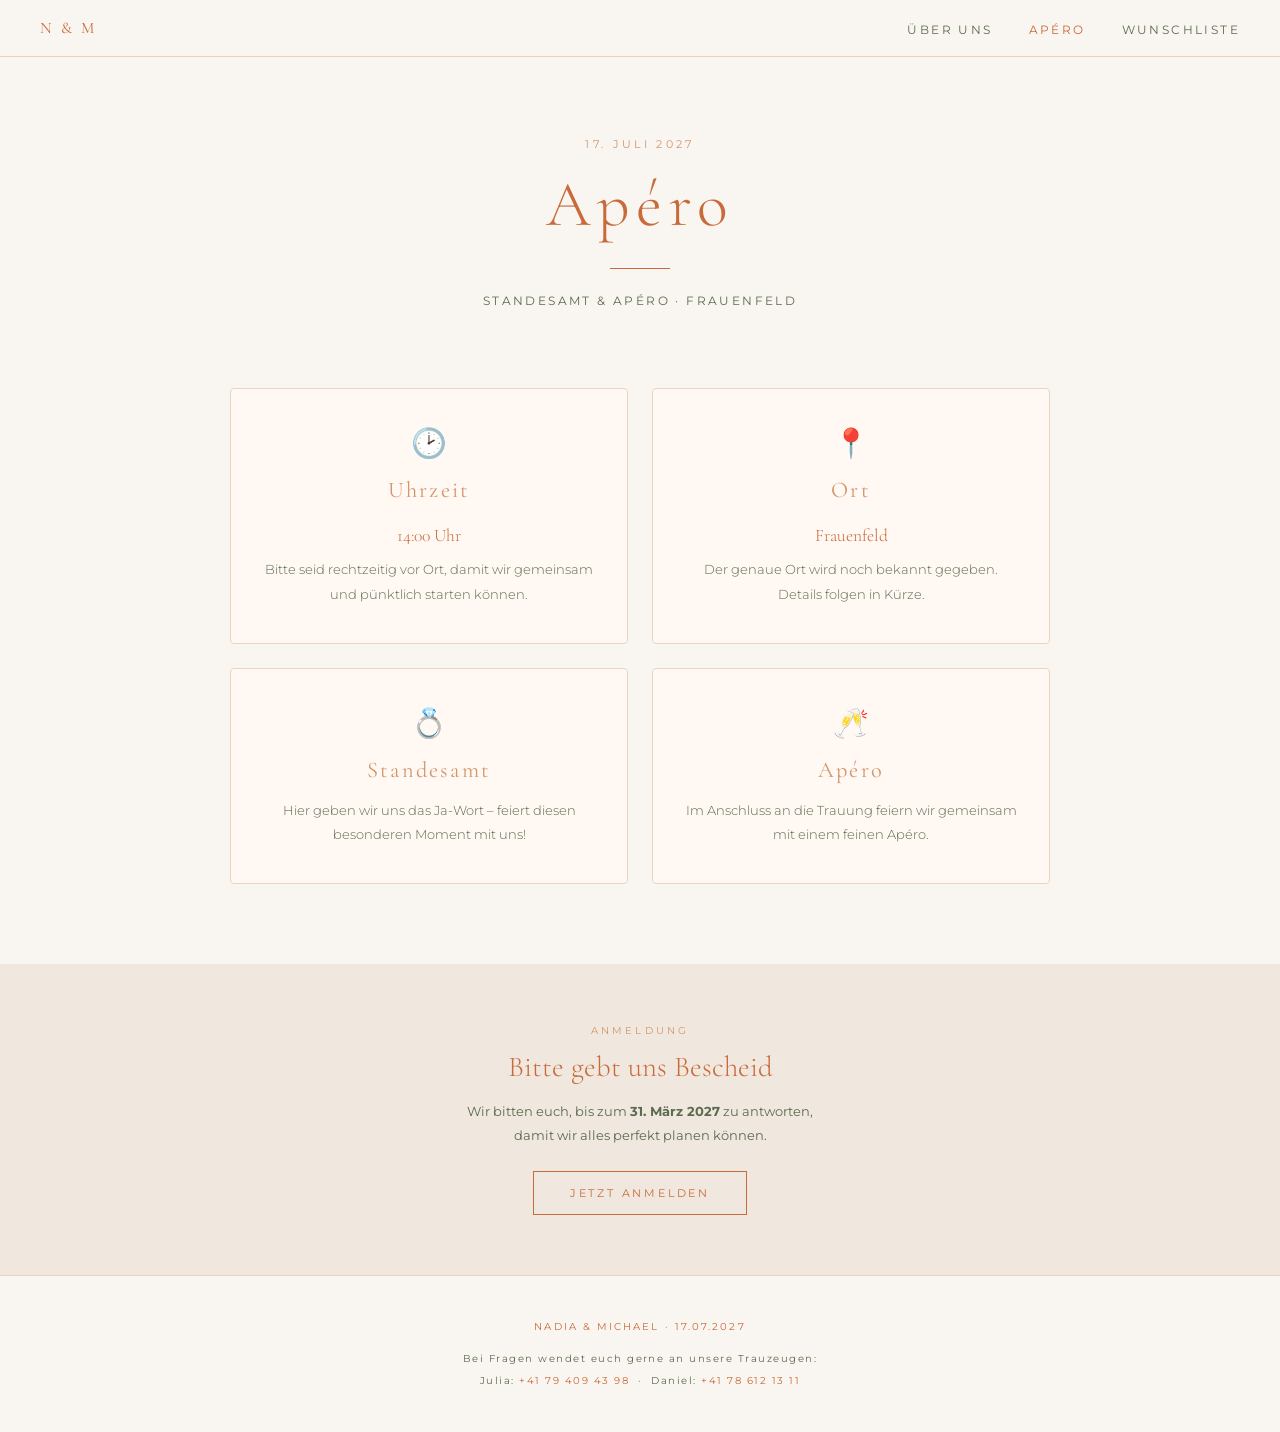
==== commit ed822e00: "Update apero.html" ====
--- a/apero.html
+++ b/apero.html
@@ -28,7 +28,7 @@
 
     .nav-logo {
       font-family: 'Cormorant Garamond', serif;
-      font-size: 1.3rem;
+      font-size: 1rem;
       letter-spacing: 0.15em;
       color: #C96A3A;
     }
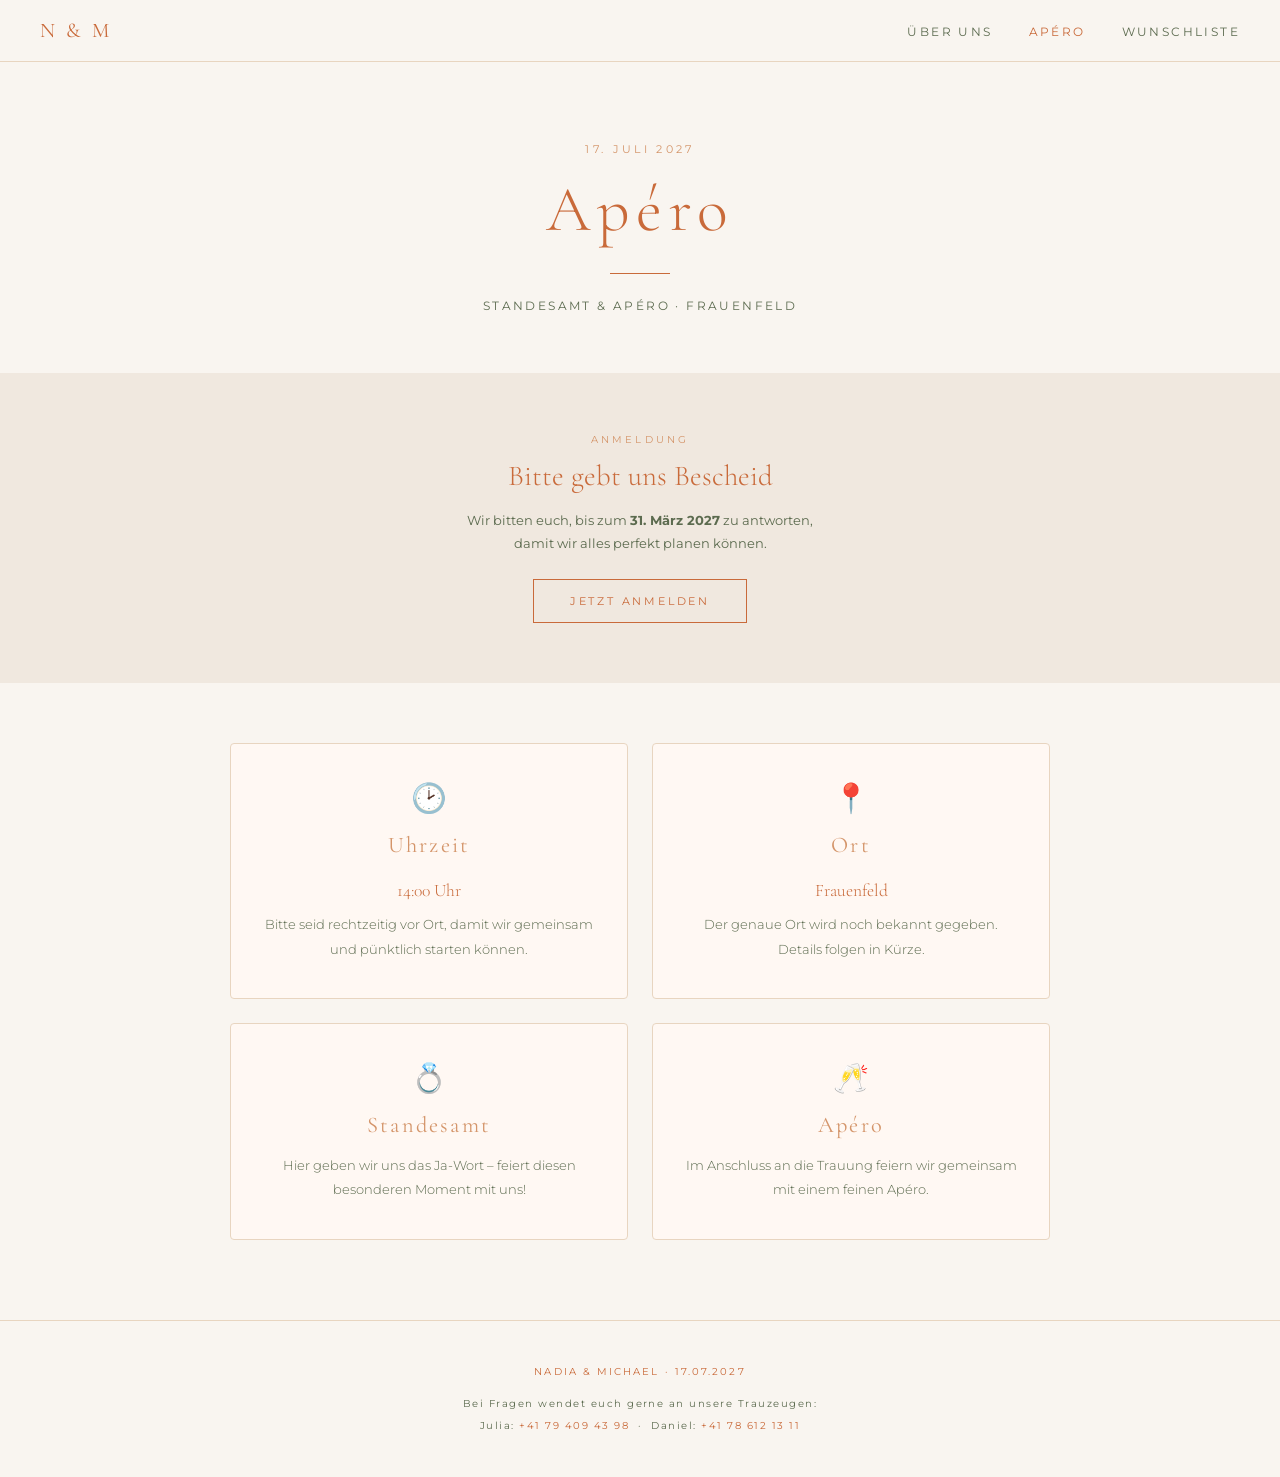
==== commit 28f56b8a: "Update apero.html" ====
--- a/apero.html
+++ b/apero.html
@@ -28,7 +28,7 @@
 
     .nav-logo {
       font-family: 'Cormorant Garamond', serif;
-      font-size: 1rem;
+      font-size: 1.3rem;
       letter-spacing: 0.15em;
       color: #C96A3A;
     }
@@ -86,10 +86,57 @@
       color: #5C6B4F;
     }
 
+    .rsvp-section {
+      background: #f0e8df;
+      text-align: center;
+      padding: 60px 20px;
+    }
+
+    .rsvp-section .label {
+      font-size: 0.65rem;
+      letter-spacing: 0.3em;
+      text-transform: uppercase;
+      color: #D4956A;
+      margin-bottom: 12px;
+      display: block;
+    }
+
+    .rsvp-section h2 {
+      font-family: 'Cormorant Garamond', serif;
+      font-size: 1.8rem;
+      font-weight: 300;
+      color: #C96A3A;
+      margin-bottom: 16px;
+    }
+
+    .rsvp-section p {
+      font-size: 0.8rem;
+      color: #5C6B4F;
+      line-height: 1.8;
+      margin-bottom: 24px;
+    }
+
+    .rsvp-btn {
+      display: inline-block;
+      padding: 14px 36px;
+      border: 1px solid #C96A3A;
+      color: #C96A3A;
+      font-size: 0.7rem;
+      letter-spacing: 0.25em;
+      text-transform: uppercase;
+      text-decoration: none;
+      transition: all 0.3s;
+    }
+
+    .rsvp-btn:hover {
+      background: #C96A3A;
+      color: #fff;
+    }
+
     .info-section {
       max-width: 860px;
       margin: 0 auto;
-      padding: 20px 20px 80px;
+      padding: 60px 20px 80px;
       display: grid;
       grid-template-columns: 1fr 1fr;
       gap: 24px;
@@ -131,53 +178,6 @@
       margin-bottom: 6px;
     }
 
-    .rsvp-section {
-      background: #f0e8df;
-      text-align: center;
-      padding: 60px 20px;
-    }
-
-    .rsvp-section .label {
-      font-size: 0.65rem;
-      letter-spacing: 0.3em;
-      text-transform: uppercase;
-      color: #D4956A;
-      margin-bottom: 12px;
-      display: block;
-    }
-
-    .rsvp-section h2 {
-      font-family: 'Cormorant Garamond', serif;
-      font-size: 1.8rem;
-      font-weight: 300;
-      color: #C96A3A;
-      margin-bottom: 16px;
-    }
-
-    .rsvp-section p {
-      font-size: 0.8rem;
-      color: #5C6B4F;
-      line-height: 1.8;
-      margin-bottom: 24px;
-    }
-
-    .rsvp-btn {
-      display: inline-block;
-      padding: 14px 36px;
-      border: 1px solid #C96A3A;
-      color: #C96A3A;
-      font-size: 0.7rem;
-      letter-spacing: 0.25em;
-      text-transform: uppercase;
-      text-decoration: none;
-      transition: all 0.3s;
-    }
-
-    .rsvp-btn:hover {
-      background: #C96A3A;
-      color: #fff;
-    }
-
     footer {
       text-align: center;
       padding: 40px 20px;
@@ -204,6 +204,7 @@
 
     @media (max-width: 600px) {
       nav { padding: 16px 20px; }
+      .nav-logo { font-size: 1rem; }
       .nav-links a { margin-left: 16px; font-size: 0.65rem; }
       .info-section { grid-template-columns: 1fr; }
     }
@@ -228,6 +229,13 @@
     <p class="hero-tagline">Standesamt & Apéro · Frauenfeld</p>
   </div>
 
+  <section class="rsvp-section">
+    <span class="label">Anmeldung</span>
+    <h2>Bitte gebt uns Bescheid</h2>
+    <p>Wir bitten euch, bis zum <strong>31. März 2027</strong> zu antworten,<br/>damit wir alles perfekt planen können.</p>
+    <a href="https://docs.google.com/forms/d/e/1FAIpQLScpeH6tp2maiEYcViqHFCe-tiYBKmNYS4B47XQoLdVbw0OXLA/viewform" target="_blank" class="rsvp-btn">Jetzt anmelden</a>
+  </section>
+
   <section class="info-section">
     <div class="info-card">
       <div class="icon">🕑</div>
@@ -251,13 +259,6 @@
       <h3>Apéro</h3>
       <p>Im Anschluss an die Trauung feiern wir gemeinsam mit einem feinen Apéro.</p>
     </div>
-  </section>
-
-  <section class="rsvp-section">
-    <span class="label">Anmeldung</span>
-    <h2>Bitte gebt uns Bescheid</h2>
-    <p>Wir bitten euch, bis zum <strong>31. März 2027</strong> zu antworten,<br/>damit wir alles perfekt planen können.</p>
-    <a href="https://nadiaundmichael.ch" class="rsvp-btn">Jetzt anmelden</a>
   </section>
 
   <footer>
@@ -272,7 +273,6 @@
 
   <script>
     (function () {
-      // Set guestType if not already set (apero guests land here first)
       if (!localStorage.getItem('guestType')) {
         localStorage.setItem('guestType', 'apero');
       }
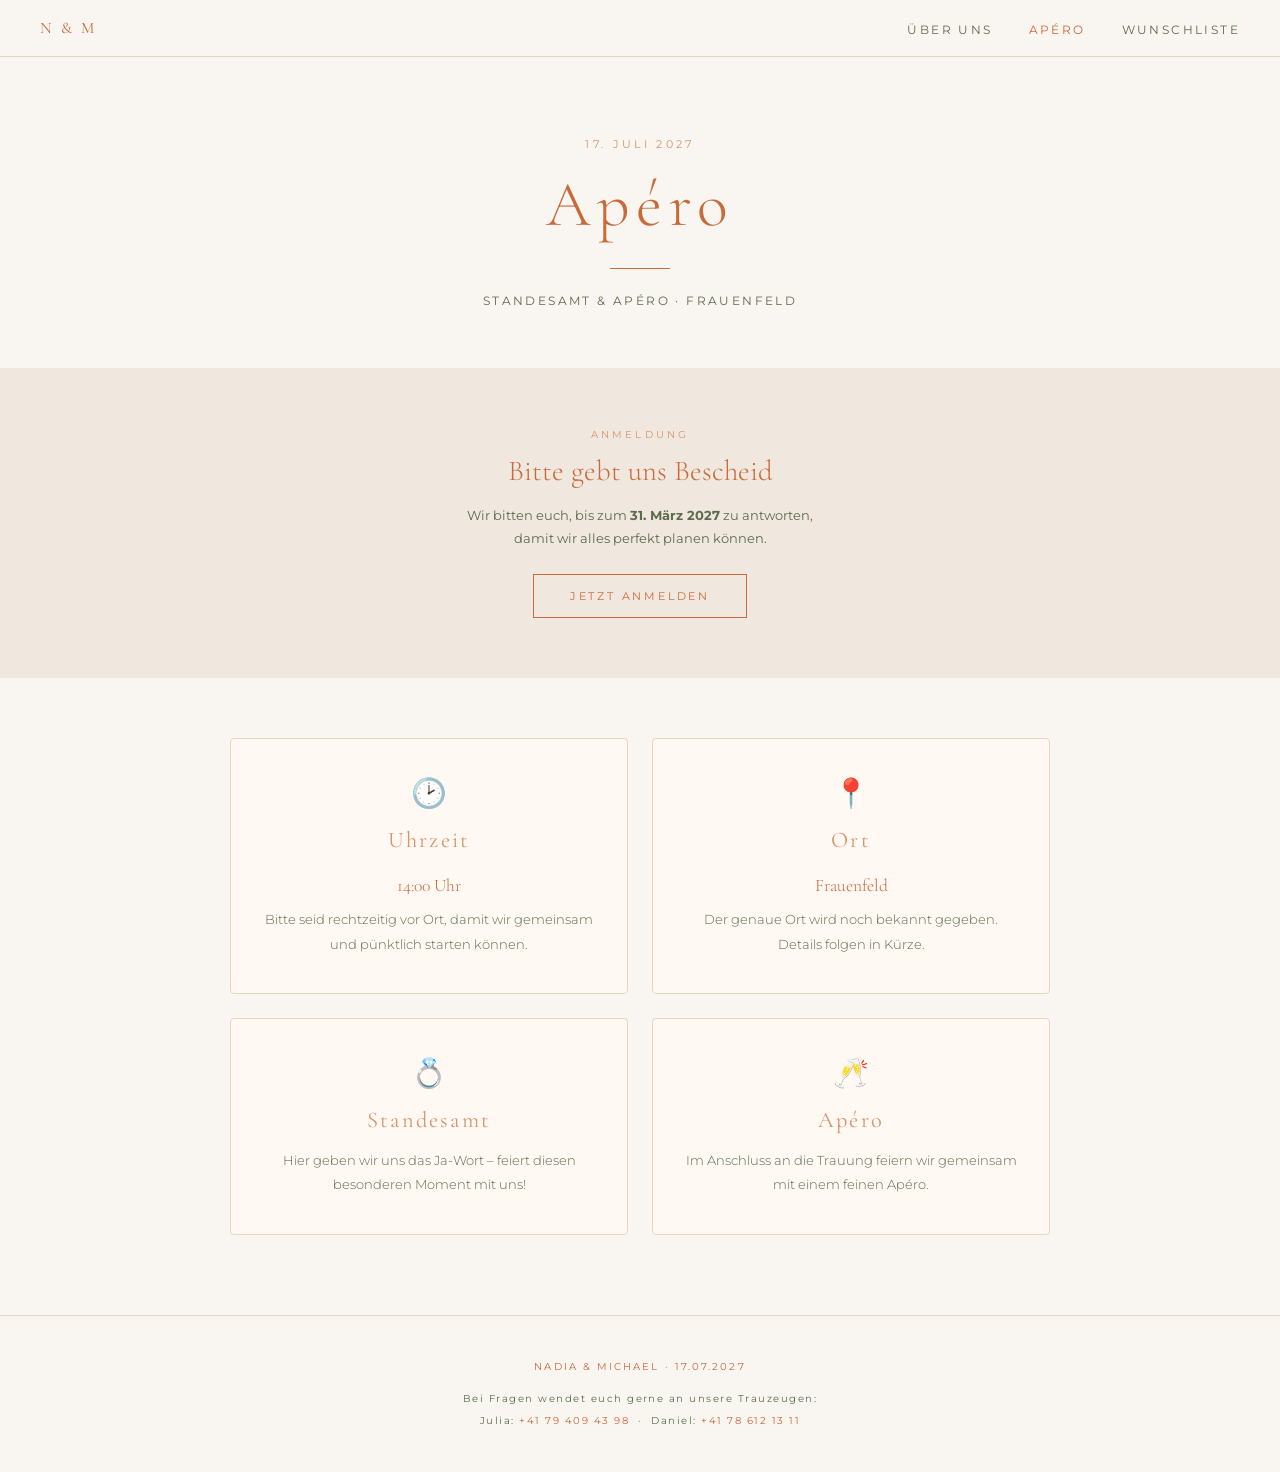
==== commit 72b94bbc: "Update apero.html" ====
--- a/apero.html
+++ b/apero.html
@@ -28,7 +28,7 @@
 
     .nav-logo {
       font-family: 'Cormorant Garamond', serif;
-      font-size: 1.3rem;
+      font-size: 1rem;
       letter-spacing: 0.15em;
       color: #C96A3A;
     }
